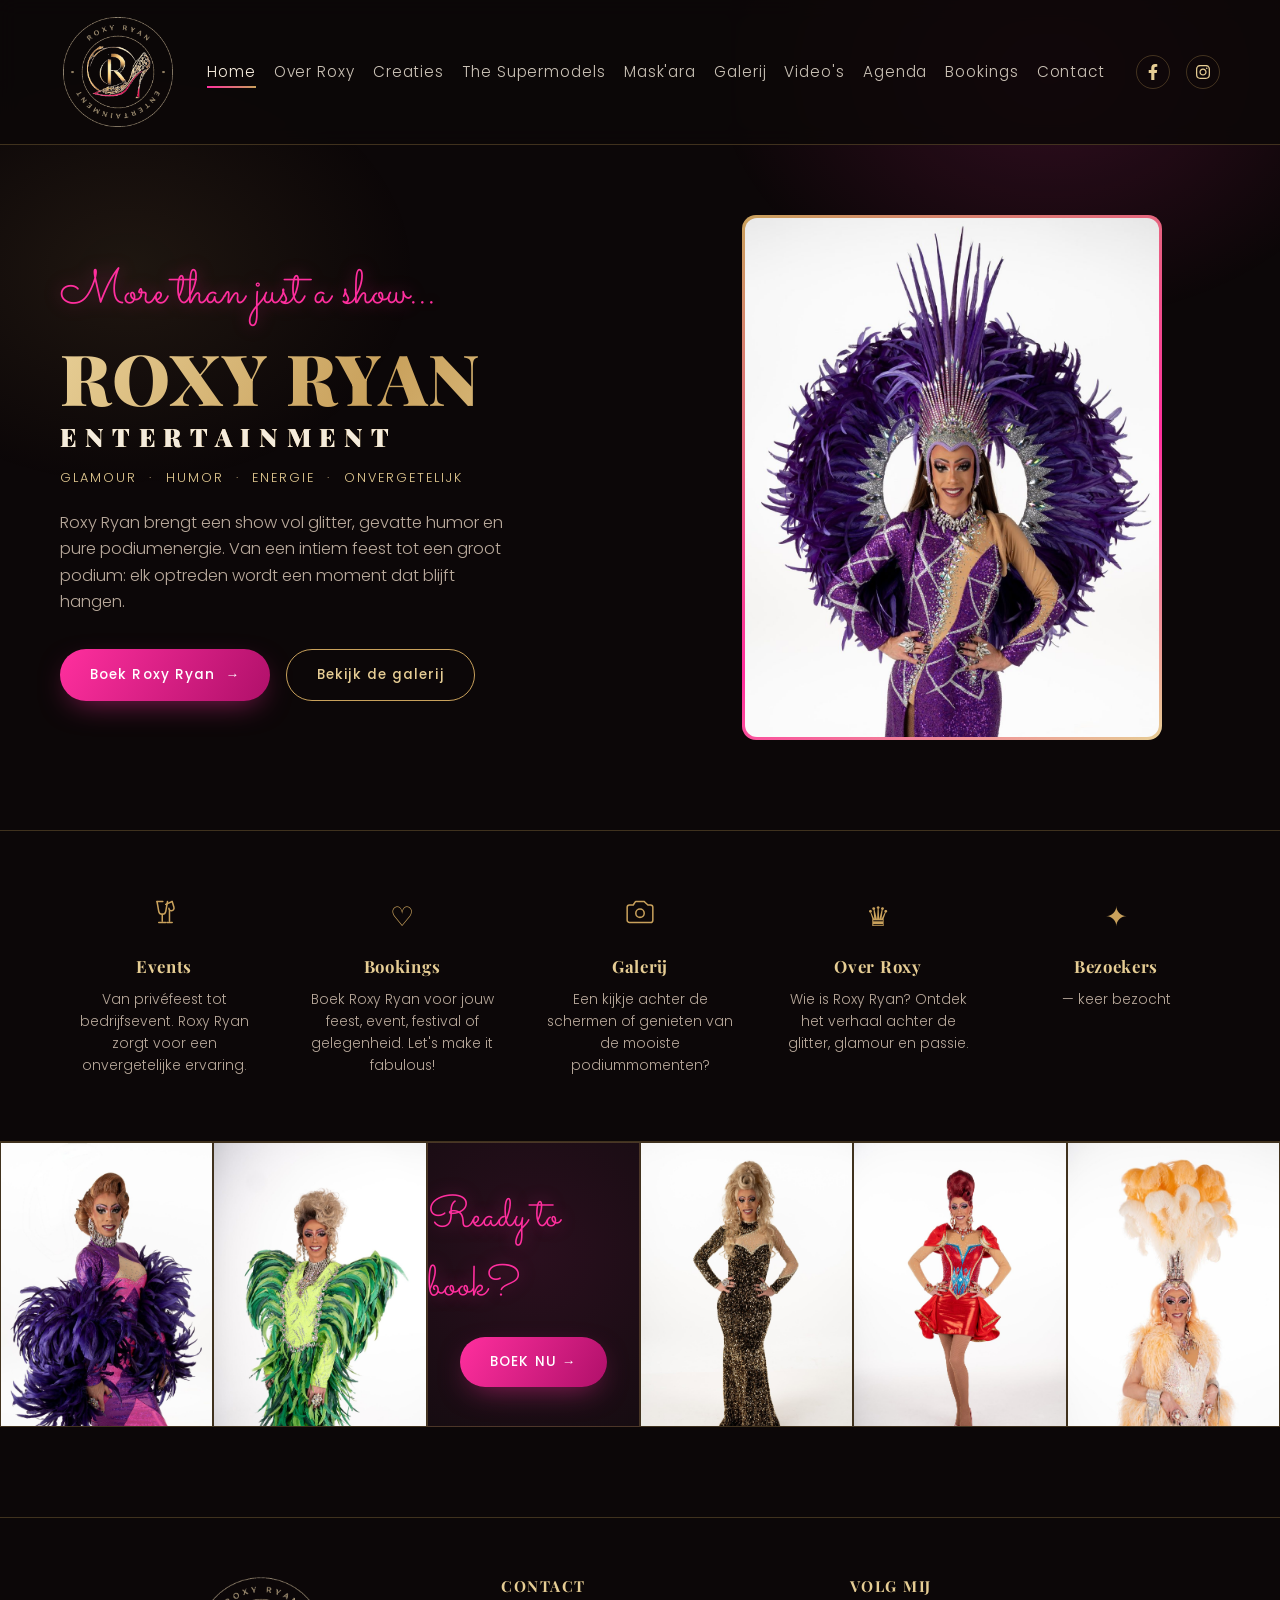
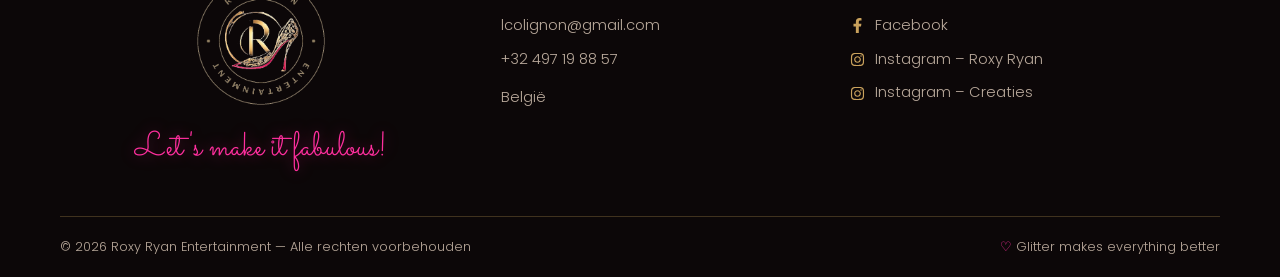
==== index.html @ 59fee1a9 "Add files via upload" ====
<!DOCTYPE html>
<html lang="nl">
<head>
<meta charset="UTF-8">
<meta name="viewport" content="width=device-width, initial-scale=1.0">
<title>Roxy Ryan Entertainment | Drag Queen Shows & Bookings</title>
<meta name="description" content="Roxy Ryan Entertainment — glamour, humor en energie voor elk event. Boek Roxy Ryan voor jouw feest, bedrijfsevenement of festival.">
<meta name="google-site-verification" content="HmO6C7xKzM0VdAFmFXxXFT0QUK9AhSecvN9uA1NF7OY" />
<link rel="icon" href="images/logo.png">
<link rel="stylesheet" href="style.css">
<link rel="stylesheet" href="home.css">
</head>
<body>
<div class="glow"></div>

<header class="site-header">
  <nav class="nav">
    <a href="index.html" class="brand">
      <img src="images/logo-transparent.png" alt="Roxy Ryan Entertainment logo">
    </a>
    <ul class="nav-links">
      <li><a href="index.html">Home</a></li>
      <li><a href="over-roxy.html">Over Roxy</a></li>
      <li><a href="creaties.html">Creaties</a></li>
      <li><a href="supermodels.html">The Supermodels</a></li>
      <li><a href="maskara.html">Mask'ara</a></li>
      <li><a href="galerij.html">Galerij</a></li>
      <li><a href="videos.html">Video's</a></li>
      <li><a href="evenementen.html">Agenda</a></li>
      <li><a href="bookings.html">Bookings</a></li>
      <li><a href="contact.html">Contact</a></li>
    </ul>
    <div class="nav-social">
      <a href="https://facebook.com/levi.colignon" target="_blank" rel="noopener" aria-label="Facebook"><svg viewBox="0 0 320 512" width="16" height="16" fill="currentColor" aria-hidden="true"><path d="M279.14 288l14.22-92.66h-88.91v-60.13c0-25.35 12.42-50.06 52.24-50.06h40.42V6.26S260.43 0 225.36 0c-73.22 0-121.08 44.38-121.08 124.72v70.62H22.89V288h81.39v224h100.17V288z"/></svg></a>
      <a href="https://instagram.com/levicolignon_roxyryan" target="_blank" rel="noopener" aria-label="Instagram"><svg viewBox="0 0 448 512" width="16" height="16" fill="currentColor" aria-hidden="true"><path d="M224.1 141c-63.6 0-114.9 51.3-114.9 114.9s51.3 114.9 114.9 114.9S339 319.5 339 255.9 287.7 141 224.1 141zm0 189.6c-41.1 0-74.7-33.5-74.7-74.7s33.5-74.7 74.7-74.7 74.7 33.5 74.7 74.7-33.6 74.7-74.7 74.7zm146.4-194.3c0 14.9-12 26.8-26.8 26.8-14.9 0-26.8-12-26.8-26.8s12-26.8 26.8-26.8 26.8 12 26.8 26.8zm76.1 27.2c-1.7-35.9-9.9-67.7-36.2-93.9-26.2-26.2-58-34.4-93.9-36.2-37-2.1-147.9-2.1-184.9 0-35.8 1.7-67.6 9.9-93.9 36.1s-34.4 58-36.2 93.9c-2.1 37-2.1 147.9 0 184.9 1.7 35.9 9.9 67.7 36.2 93.9s58 34.4 93.9 36.2c37 2.1 147.9 2.1 184.9 0 35.9-1.7 67.7-9.9 93.9-36.2 26.2-26.2 34.4-58 36.2-93.9 2.1-37 2.1-147.8 0-184.8zM398.8 388c-7.8 19.6-22.9 34.7-42.6 42.6-29.5 11.7-99.5 9-132.1 9s-102.7 2.6-132.1-9c-19.6-7.8-34.7-22.9-42.6-42.6-11.7-29.5-9-99.5-9-132.1s-2.6-102.7 9-132.1c7.8-19.6 22.9-34.7 42.6-42.6 29.5-11.7 99.5-9 132.1-9s102.7-2.6 132.1 9c19.6 7.8 34.7 22.9 42.6 42.6 11.7 29.5 9 99.5 9 132.1s2.7 102.7-9 132.1z"/></svg></a>
    </div>
    <button class="nav-toggle" aria-label="Menu">&#9776;</button>
  </nav>
</header>

<main>

  <!-- HERO -->
  <section class="hero">
    <div class="wrap hero-grid">
      <div class="hero-copy">
        <span class="eyebrow-script">More than just a show...</span>
        <h1>ROXY RYAN<br><span>ENTERTAINMENT</span></h1>
        <p class="hero-tagline">GLAMOUR &nbsp;·&nbsp; HUMOR &nbsp;·&nbsp; ENERGIE &nbsp;·&nbsp; ONVERGETELIJK</p>
        <p class="hero-desc">Roxy Ryan brengt een show vol glitter, gevatte humor en pure podiumenergie. Van een intiem feest tot een groot podium: elk optreden wordt een moment dat blijft hangen.</p>
        <div class="hero-actions">
          <a href="bookings.html" class="btn btn-primary">Boek Roxy Ryan &nbsp;→</a>
          <a href="galerij.html" class="btn btn-outline">Bekijk de galerij</a>
        </div>
      </div>
      <div class="hero-media">
        <div class="hero-photo-frame">
          <img src="images/roxy-2.jpg" alt="Roxy Ryan in paars kostuum met grote verenkraag" class="hero-photo">
        </div>
      </div>
    </div>
  </section>

  <!-- FEATURES STRIP -->
  <section class="features">
    <div class="wrap features-grid">
      <a href="bookings.html" class="feature">
        <span class="feature-icon"><svg viewBox="0 0 24 24" width="28" height="28" fill="none" stroke="currentColor" stroke-width="1.3" stroke-linecap="round" stroke-linejoin="round" aria-hidden="true"><path d="M6 3l1.5 8.5a3 3 0 0 0 3 2.5h0a3 3 0 0 0 3-2.5L15 3"/><path d="M6 3h5"/><path d="M13.5 5.5L19 3"/><path d="M19 3l1.5 5a2.3 2.3 0 0 1-2 3h0a2.3 2.3 0 0 1-2.3-2.2"/><line x1="10.5" y1="14" x2="10.5" y2="20"/><line x1="7.5" y1="21" x2="13.5" y2="21"/><line x1="16.7" y1="11" x2="16.7" y2="20"/><line x1="14.5" y1="21" x2="19" y2="21"/></svg></span>
        <h3>Events</h3>
        <p>Van privéfeest tot bedrijfsevent. Roxy Ryan zorgt voor een onvergetelijke ervaring.</p>
      </a>
      <a href="bookings.html" class="feature">
        <span class="feature-icon">♡</span>
        <h3>Bookings</h3>
        <p>Boek Roxy Ryan voor jouw feest, event, festival of gelegenheid. Let's make it fabulous!</p>
      </a>
      <a href="galerij.html" class="feature">
        <span class="feature-icon"><svg viewBox="0 0 24 24" width="28" height="28" fill="none" stroke="currentColor" stroke-width="1.3" stroke-linecap="round" stroke-linejoin="round" aria-hidden="true"><path d="M23 19a2 2 0 0 1-2 2H3a2 2 0 0 1-2-2V8a2 2 0 0 1 2-2h3.2l1.6-2.4a1 1 0 0 1 .8-.6h6.8a1 1 0 0 1 .8.6L18.8 6H21a2 2 0 0 1 2 2z"/><circle cx="12" cy="13" r="3.6"/></svg></span>
        <h3>Galerij</h3>
        <p>Een kijkje achter de schermen of genieten van de mooiste podiummomenten?</p>
      </a>
      <a href="over-roxy.html" class="feature">
        <span class="feature-icon">♛</span>
        <h3>Over Roxy</h3>
        <p>Wie is Roxy Ryan? Ontdek het verhaal achter de glitter, glamour en passie.</p>
      </a>
      <div class="feature">
        <span class="feature-icon">✦</span>
        <h3>Bezoekers</h3>
        <p><span id="visitor-count">…</span> keer bezocht</p>
      </div>
    </div>
  </section>

  <!-- PHOTO STRIP / CTA -->
  <section class="photo-strip">
    <div class="strip-item"><img src="images/roxy-1.jpg" alt="Roxy Ryan in paars-roze kostuum met veren"></div>
    <div class="strip-item"><img src="images/roxy-4.jpg" alt="Roxy Ryan in groen verenkostuum"></div>
    <div class="strip-item cta-tile">
      <span class="eyebrow-script">Ready to book?</span>
      <a href="bookings.html" class="btn btn-primary">BOEK NU →</a>
    </div>
    <div class="strip-item"><img src="images/roxy-3.jpg" alt="Roxy Ryan in gouden glitterjurk"></div>
    <div class="strip-item"><img src="images/roxy-7.jpg" alt="Roxy Ryan in rode outfit"></div>
    <div class="strip-item"><img src="images/roxy-6.jpg" alt="Roxy Ryan met oranje verenkroon"></div>
  </section>

</main>

<footer class="site-footer">
  <div class="wrap">
    <div class="footer-grid">
      <div class="footer-brand">
        <img src="images/logo-transparent.png" alt="Roxy Ryan Entertainment logo">
        <span class="tag">Let's make it fabulous!</span>
      </div>
      <div class="footer-col">
        <h4>Contact</h4>
        <a href="mailto:lcolignon@gmail.com">lcolignon@gmail.com</a>
        <a href="tel:+32497198857">+32 497 19 88 57</a>
        <p>België</p>
      </div>
      <div class="footer-col">
        <h4>Volg mij</h4>
        <a href="https://facebook.com/levi.colignon" target="_blank" rel="noopener"><svg viewBox="0 0 320 512" width="15" height="15" fill="currentColor" aria-hidden="true"><path d="M279.14 288l14.22-92.66h-88.91v-60.13c0-25.35 12.42-50.06 52.24-50.06h40.42V6.26S260.43 0 225.36 0c-73.22 0-121.08 44.38-121.08 124.72v70.62H22.89V288h81.39v224h100.17V288z"/></svg> Facebook</a>
        <a href="https://instagram.com/levicolignon_roxyryan" target="_blank" rel="noopener"><svg viewBox="0 0 448 512" width="15" height="15" fill="currentColor" aria-hidden="true"><path d="M224.1 141c-63.6 0-114.9 51.3-114.9 114.9s51.3 114.9 114.9 114.9S339 319.5 339 255.9 287.7 141 224.1 141zm0 189.6c-41.1 0-74.7-33.5-74.7-74.7s33.5-74.7 74.7-74.7 74.7 33.5 74.7 74.7-33.6 74.7-74.7 74.7zm146.4-194.3c0 14.9-12 26.8-26.8 26.8-14.9 0-26.8-12-26.8-26.8s12-26.8 26.8-26.8 26.8 12 26.8 26.8zm76.1 27.2c-1.7-35.9-9.9-67.7-36.2-93.9-26.2-26.2-58-34.4-93.9-36.2-37-2.1-147.9-2.1-184.9 0-35.8 1.7-67.6 9.9-93.9 36.1s-34.4 58-36.2 93.9c-2.1 37-2.1 147.9 0 184.9 1.7 35.9 9.9 67.7 36.2 93.9s58 34.4 93.9 36.2c37 2.1 147.9 2.1 184.9 0 35.9-1.7 67.7-9.9 93.9-36.2 26.2-26.2 34.4-58 36.2-93.9 2.1-37 2.1-147.8 0-184.8zM398.8 388c-7.8 19.6-22.9 34.7-42.6 42.6-29.5 11.7-99.5 9-132.1 9s-102.7 2.6-132.1-9c-19.6-7.8-34.7-22.9-42.6-42.6-11.7-29.5-9-99.5-9-132.1s-2.6-102.7 9-132.1c7.8-19.6 22.9-34.7 42.6-42.6 29.5-11.7 99.5-9 132.1-9s102.7-2.6 132.1 9c19.6 7.8 34.7 22.9 42.6 42.6 11.7 29.5 9 99.5 9 132.1s2.7 102.7-9 132.1z"/></svg> Instagram &ndash; Roxy Ryan</a>
        <a href="https://instagram.com/roxyryanentertainment" target="_blank" rel="noopener"><svg viewBox="0 0 448 512" width="15" height="15" fill="currentColor" aria-hidden="true"><path d="M224.1 141c-63.6 0-114.9 51.3-114.9 114.9s51.3 114.9 114.9 114.9S339 319.5 339 255.9 287.7 141 224.1 141zm0 189.6c-41.1 0-74.7-33.5-74.7-74.7s33.5-74.7 74.7-74.7 74.7 33.5 74.7 74.7-33.6 74.7-74.7 74.7zm146.4-194.3c0 14.9-12 26.8-26.8 26.8-14.9 0-26.8-12-26.8-26.8s12-26.8 26.8-26.8 26.8 12 26.8 26.8zm76.1 27.2c-1.7-35.9-9.9-67.7-36.2-93.9-26.2-26.2-58-34.4-93.9-36.2-37-2.1-147.9-2.1-184.9 0-35.8 1.7-67.6 9.9-93.9 36.1s-34.4 58-36.2 93.9c-2.1 37-2.1 147.9 0 184.9 1.7 35.9 9.9 67.7 36.2 93.9s58 34.4 93.9 36.2c37 2.1 147.9 2.1 184.9 0 35.9-1.7 67.7-9.9 93.9-36.2 26.2-26.2 34.4-58 36.2-93.9 2.1-37 2.1-147.8 0-184.8zM398.8 388c-7.8 19.6-22.9 34.7-42.6 42.6-29.5 11.7-99.5 9-132.1 9s-102.7 2.6-132.1-9c-19.6-7.8-34.7-22.9-42.6-42.6-11.7-29.5-9-99.5-9-132.1s-2.6-102.7 9-132.1c7.8-19.6 22.9-34.7 42.6-42.6 29.5-11.7 99.5-9 132.1-9s102.7-2.6 132.1 9c19.6 7.8 34.7 22.9 42.6 42.6 11.7 29.5 9 99.5 9 132.1s2.7 102.7-9 132.1z"/></svg> Instagram &ndash; Creaties</a>
      </div>
    </div>
    <div class="footer-bottom">
      <span>© 2026 Roxy Ryan Entertainment — Alle rechten voorbehouden</span>
      <span><span class="heart">♡</span> Glitter makes everything better</span>
    </div>
  </div>
</footer>

<script src="script.js"></script>
</body>
</html>
---- style.css ----
/* ============================================
   ROXY RYAN ENTERTAINMENT — stylesheet
   ============================================ */

@import url('https://fonts.googleapis.com/css2?family=Playfair+Display:wght@400;600;700;900&family=Cormorant+Garamond:ital@1&family=Sacramento&family=Poppins:wght@300;400;500;600&display=swap');

:root{
  --black:      #0c0708;
  --black-2:    #160c11;
  --black-3:    #1f1116;
  --gold:       #c9a15c;
  --gold-light: #e6cd94;
  --pink:       #ff2f9e;
  --pink-deep:  #b0106a;
  --cream:      #f5ecdd;
  --muted:      #b9a99b;
  --line:       rgba(201,161,92,0.28);

  --serif: 'Playfair Display', serif;
  --script: 'Sacramento', cursive;
  --sans: 'Poppins', sans-serif;
}

*{ box-sizing: border-box; }
html{ scroll-behavior: smooth; }

body{
  margin: 0;
  background: var(--black);
  color: var(--cream);
  font-family: var(--sans);
  font-weight: 300;
  line-height: 1.6;
  -webkit-font-smoothing: antialiased;
}

a{ color: inherit; text-decoration: none; }
img{ max-width: 100%; display: block; }
button{ font-family: inherit; cursor: pointer; }

:focus-visible{
  outline: 2px solid var(--pink);
  outline-offset: 3px;
}

.wrap{
  max-width: 1240px;
  margin: 0 auto;
  padding: 0 40px;
}

/* ---------- animated glow backdrop ---------- */
.glow{
  position: fixed;
  inset: 0;
  z-index: -1;
  pointer-events: none;
  background:
    radial-gradient(560px 420px at 82% 8%, rgba(255,47,158,0.16), transparent 60%),
    radial-gradient(480px 360px at 10% 30%, rgba(201,161,92,0.10), transparent 60%);
}

/* ---------- header / nav ---------- */
.site-header{
  position: sticky;
  top: 0;
  z-index: 40;
  background: rgba(12,7,8,0.86);
  backdrop-filter: blur(10px);
  border-bottom: 1px solid var(--line);
}

.nav{
  display: flex;
  align-items: center;
  justify-content: space-between;
  padding: 14px 40px;
  max-width: 1240px;
  margin: 0 auto;
  gap: 24px;
}

.brand{
  display: flex;
  align-items: center;
  gap: 12px;
  flex-shrink: 0;
}
.brand img{ height: 116px; width: auto; }

.nav-links{
  display: flex;
  flex-wrap: wrap;
  justify-content: flex-end;
  row-gap: 10px;
  gap: 18px;
  list-style: none;
  margin: 0;
  padding: 0;
  font-size: 0.95rem;
  letter-spacing: 0.06em;
}
.nav-links a{
  position: relative;
  padding-bottom: 6px;
  color: var(--cream);
  opacity: 0.82;
  transition: opacity 0.2s;
}
.nav-links a:hover{ opacity: 1; }
.nav-links a::after{
  content: '';
  position: absolute;
  left: 0; right: 0; bottom: 0;
  height: 2px;
  background: linear-gradient(90deg, var(--pink), var(--gold));
  transform: scaleX(0);
  transform-origin: left;
  transition: transform 0.25s;
}
.nav-links a.active,
.nav-links a:hover{ opacity: 1; }
.nav-links a.active::after,
.nav-links a:hover::after{ transform: scaleX(1); }

.nav-social{
  display: flex;
  gap: 16px;
  flex-shrink: 0;
}
.nav-social a{
  width: 34px; height: 34px;
  border: 1px solid var(--line);
  border-radius: 50%;
  display: flex; align-items: center; justify-content: center;
  color: var(--gold-light);
  font-size: 0.85rem;
  transition: border-color 0.2s, color 0.2s;
}
.nav-social a svg{ display: block; }
.nav-social a:hover{ border-color: var(--pink); color: var(--pink); }

.nav-toggle{
  display: none;
  background: none;
  border: 1px solid var(--line);
  border-radius: 8px;
  color: var(--cream);
  width: 42px; height: 38px;
  font-size: 1.2rem;
}

/* ---------- page hero (inner pages) ---------- */
.page-hero{
  padding: 70px 0 44px;
  text-align: center;
  border-bottom: 1px solid var(--line);
  background:
    radial-gradient(700px 300px at 50% 0%, rgba(255,47,158,0.10), transparent 65%);
}
.eyebrow-script{
  font-family: var(--script);
  font-size: clamp(2.3rem, 1.7rem + 2vw, 3rem);
  color: var(--pink);
  text-shadow: 0 0 18px rgba(255,47,158,0.4);
  display: block;
  margin-bottom: 10px;
}
.page-hero h1{
  font-family: var(--serif);
  font-weight: 900;
  font-size: clamp(2.5rem, 5.6vw, 3.8rem);
  letter-spacing: 0.03em;
  margin: 0 0 14px;
  background: linear-gradient(120deg, var(--gold-light), var(--gold) 60%);
  -webkit-background-clip: text;
  background-clip: text;
  color: transparent;
}
.page-hero p{
  max-width: 600px;
  margin: 0 auto;
  color: var(--muted);
  font-size: 1.15rem;
}

/* ---------- footer ---------- */
.site-footer{
  border-top: 1px solid var(--line);
  padding: 56px 0 20px;
  margin-top: 90px;
}
.footer-grid{
  display: grid;
  grid-template-columns: 1.3fr 1fr 1.2fr;
  gap: 40px;
  margin-bottom: 40px;
}
.footer-brand{ display: flex; flex-direction: column; align-items: center; text-align: center; gap: 14px; }
.footer-brand img{ height: 134px; width: auto; }
.footer-brand .tag{
  font-family: var(--script);
  color: var(--pink);
  font-size: 2.1rem;
  text-shadow: 0 0 16px rgba(255,47,158,0.4);
}
.footer-col h4{
  font-family: var(--serif);
  color: var(--gold-light);
  font-size: 0.95rem;
  letter-spacing: 0.1em;
  margin: 0 0 16px;
  text-transform: uppercase;
}
.footer-col p, .footer-col a{
  display: flex;
  align-items: center;
  gap: 10px;
  color: var(--muted);
  font-size: 0.92rem;
  margin-bottom: 10px;
}
.footer-col a svg{ color: var(--gold); flex: none; }
.footer-col a:hover{ color: var(--pink); }
.footer-col a:hover svg{ color: var(--pink); }

.newsletter-form{ display: flex; gap: 0; margin-top: 6px; }
.newsletter-form input{
  flex: 1;
  background: var(--black-3);
  border: 1px solid var(--line);
  border-right: none;
  border-radius: 6px 0 0 6px;
  padding: 11px 14px;
  color: var(--cream);
  font-family: var(--sans);
  font-size: 0.88rem;
}
.newsletter-form input::placeholder{ color: var(--muted); }
.newsletter-form button{
  background: linear-gradient(120deg, var(--pink), var(--pink-deep));
  border: none;
  border-radius: 0 6px 6px 0;
  color: #fff;
  padding: 0 18px;
  font-size: 0.8rem;
  letter-spacing: 0.08em;
  font-weight: 500;
}

.footer-bottom{
  border-top: 1px solid var(--line);
  padding-top: 20px;
  display: flex;
  justify-content: space-between;
  align-items: center;
  flex-wrap: wrap;
  gap: 10px;
  font-size: 0.8rem;
  color: var(--muted);
}
.footer-bottom .heart{ color: var(--pink); }

/* ---------- buttons ---------- */
.btn{
  display: inline-flex;
  align-items: center;
  gap: 8px;
  padding: 14px 30px;
  border-radius: 999px;
  font-size: 0.85rem;
  letter-spacing: 0.08em;
  font-weight: 500;
  border: none;
}
.btn-primary{
  background: linear-gradient(120deg, var(--pink), var(--pink-deep));
  color: #fff;
  box-shadow: 0 10px 30px -10px rgba(255,47,158,0.55);
  transition: transform 0.2s, box-shadow 0.2s;
}
.btn-primary:hover{ transform: translateY(-2px); box-shadow: 0 14px 34px -10px rgba(255,47,158,0.7); }
.btn-outline{
  background: transparent;
  border: 1px solid var(--gold);
  color: var(--gold-light);
  transition: background 0.2s, color 0.2s;
}
.btn-outline:hover{ background: var(--gold); color: var(--black); }

/* ---------- section heading helper ---------- */
.section-head{ text-align: center; max-width: 620px; margin: 0 auto 50px; }
.section-head .eyebrow-script{ font-size: clamp(2rem, 1.5rem + 1.6vw, 2.5rem); }
.section-head h2{
  font-family: var(--serif);
  font-weight: 700;
  font-size: clamp(1.8rem, 3.4vw, 2.5rem);
  color: var(--gold-light);
  margin: 0 0 12px;
}
.section-head p{ color: var(--muted); margin: 0; }

/* ---------- responsive ---------- */
@media (max-width: 900px){
  .footer-grid{ grid-template-columns: 1fr 1fr; }
}

@media (max-width: 760px){
  .wrap{ padding: 0 22px; }
  .nav{ padding: 12px 22px; }
  .nav-links{
    position: fixed;
    top: 78px; left: 0; right: 0;
    flex-direction: column;
    background: var(--black-2);
    border-bottom: 1px solid var(--line);
    padding: 20px 26px;
    gap: 18px;
    transform: translateY(-130%);
    transition: transform 0.28s ease;
  }
  .nav-links.open{ transform: translateY(0); }
  .nav-social{ display: none; }
  .nav-toggle{ display: flex; align-items: center; justify-content: center; }
  .footer-grid{ grid-template-columns: 1fr; }
  .footer-bottom{ flex-direction: column; text-align: center; }
}
---- home.css ----
/* ============================================
   Home page specific styles
   ============================================ */

.hero{
  padding: 70px 0 90px;
  border-bottom: 1px solid var(--line);
  overflow: hidden;
}
.hero-grid{
  display: grid;
  grid-template-columns: 1fr 0.95fr;
  gap: 60px;
  align-items: center;
}
.hero-copy h1{
  font-family: var(--serif);
  font-weight: 900;
  font-size: clamp(2.6rem, 6vw, 4.4rem);
  line-height: 1.03;
  letter-spacing: 0.02em;
  margin: 6px 0 18px;
  background: linear-gradient(120deg, var(--gold-light), var(--gold) 55%, var(--gold-light));
  -webkit-background-clip: text;
  background-clip: text;
  color: transparent;
}
.hero-copy h1 span{
  font-size: 0.36em;
  letter-spacing: 0.34em;
  display: block;
  margin-top: 10px;
  color: var(--cream);
  background: none;
  -webkit-text-fill-color: currentColor;
}
.hero-tagline{
  font-size: 0.8rem;
  letter-spacing: 0.16em;
  color: var(--gold-light);
  margin: 0 0 22px;
}
.hero-desc{
  color: var(--muted);
  max-width: 460px;
  margin: 0 0 34px;
  font-size: 1.02rem;
}
.hero-actions{ display: flex; gap: 16px; flex-wrap: wrap; }

.hero-media{ display: flex; justify-content: center; }
.hero-photo-frame{
  position: relative;
  width: 100%;
  max-width: 420px;
  aspect-ratio: 4 / 5;
  border-radius: 14px;
  padding: 3px;
  background: linear-gradient(150deg, var(--gold), var(--pink) 60%, var(--gold-light));
}
.hero-photo{
  width: 100%; height: 100%;
  object-fit: cover;
  object-position: top center;
  border-radius: 12px;
  display: block;
}
/* fallback placeholder style, kept for any page still using it */
.hero-photo-placeholder{
  width: 100%; height: 100%;
  border-radius: 12px;
  background: radial-gradient(circle at 50% 35%, #241019, var(--black-2) 75%);
  display: flex;
  flex-direction: column;
  align-items: center;
  justify-content: center;
  gap: 18px;
  text-align: center;
  padding: 30px;
}
.hero-logo-mark{ width: 130px; opacity: 0.9; }
.hero-photo-placeholder span{
  color: var(--muted);
  font-size: 0.85rem;
  letter-spacing: 0.06em;
}

/* ---------- features strip ---------- */
.features{ padding: 64px 0; border-bottom: 1px solid var(--line); }
.features-grid{
  display: grid;
  grid-template-columns: repeat(5, 1fr);
  gap: 30px;
}
.feature{
  text-align: center;
  padding: 0 8px;
  color: var(--cream);
}
.feature-icon{
  display: block;
  font-size: 1.7rem;
  color: var(--gold);
  margin-bottom: 14px;
}
.feature h3{
  font-family: var(--serif);
  font-size: 1.05rem;
  letter-spacing: 0.04em;
  color: var(--gold-light);
  margin: 0 0 10px;
}
.feature p{
  font-size: 0.86rem;
  color: var(--muted);
  line-height: 1.6;
  margin: 0;
}

/* ---------- photo strip ---------- */
.photo-strip{
  display: grid;
  grid-template-columns: repeat(6, 1fr);
}
.strip-item{
  aspect-ratio: 3 / 4;
  border: 0.5px solid var(--line);
  display: flex;
  align-items: center;
  justify-content: center;
  overflow: hidden;
}
.strip-item img{
  width: 100%; height: 100%;
  object-fit: cover;
  object-position: top center;
  transition: transform 0.4s;
}
.strip-item:hover img{ transform: scale(1.05); }
.strip-item.placeholder{
  background: linear-gradient(160deg, #1b0f14, #100a0c);
}
.strip-item.placeholder span{
  color: var(--muted);
  font-size: 0.78rem;
  letter-spacing: 0.05em;
}
.cta-tile{
  background: radial-gradient(circle at 50% 40%, #2a0f1e, var(--black-2));
  flex-direction: column;
  gap: 16px;
}
.cta-tile .eyebrow-script{ font-size: clamp(2.2rem, 1.7rem + 1.8vw, 2.7rem); margin: 0; }

@media (max-width: 980px){
  .hero-grid{ grid-template-columns: 1fr; }
  .hero-media{ order: -1; }
  .features-grid{ grid-template-columns: repeat(3, 1fr); row-gap: 40px; }
  .photo-strip{ grid-template-columns: repeat(3, 1fr); }
}
@media (max-width: 560px){
  .features-grid{ grid-template-columns: repeat(2, 1fr); }
  .photo-strip{ grid-template-columns: repeat(2, 1fr); }
  .hero-actions{ flex-direction: column; }
  .btn{ justify-content: center; }
}
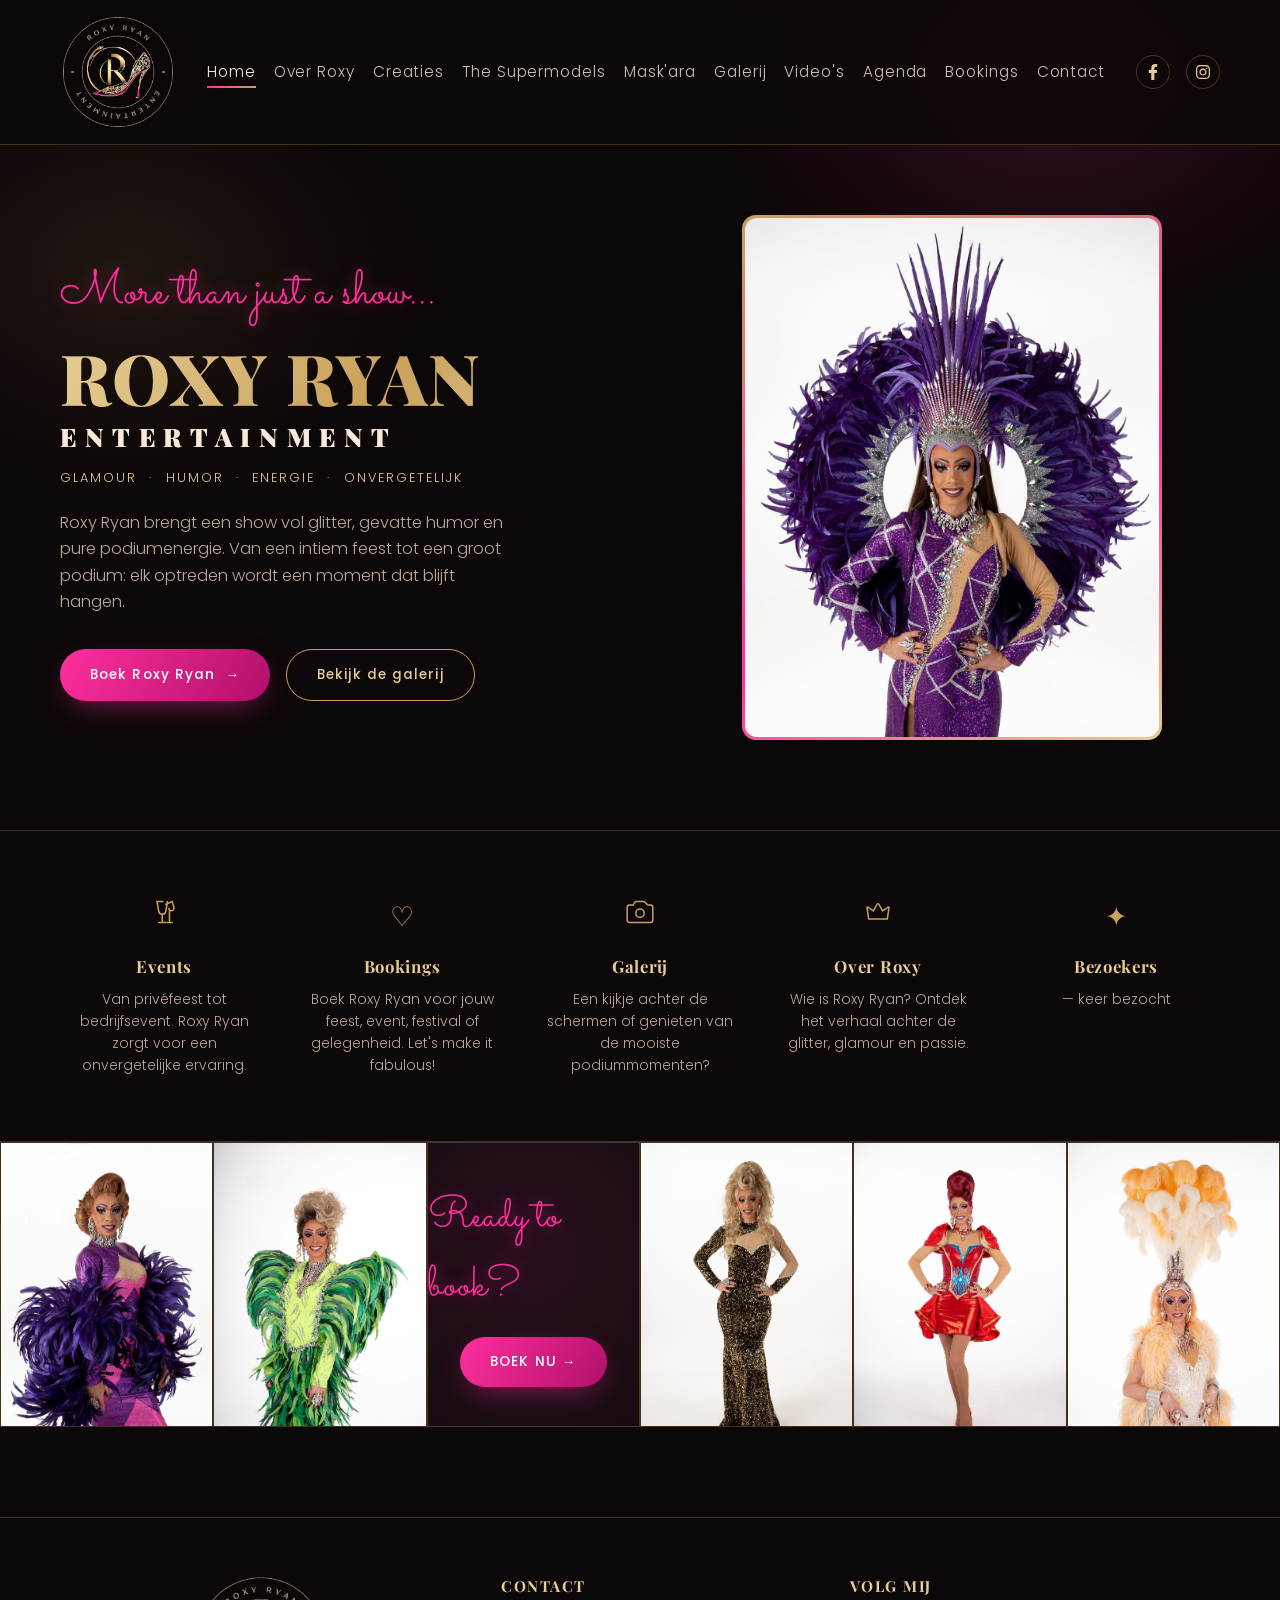
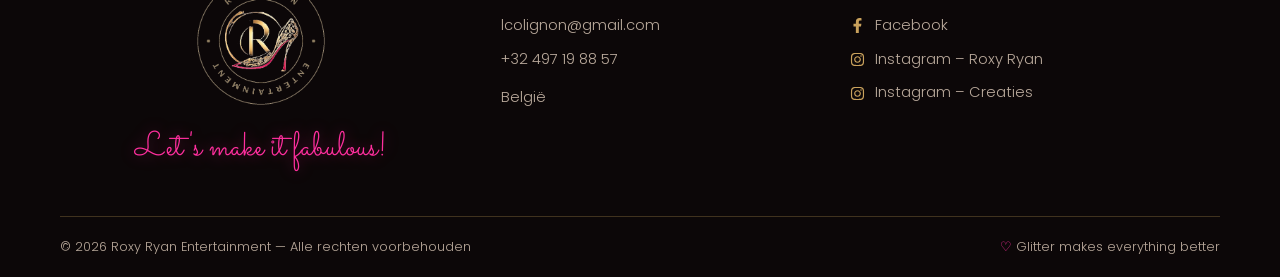
==== commit 4f3c3806: "Add files via upload" ====
--- a/index.html
+++ b/index.html
@@ -80,7 +80,7 @@
         <p>Een kijkje achter de schermen of genieten van de mooiste podiummomenten?</p>
       </a>
       <a href="over-roxy.html" class="feature">
-        <span class="feature-icon">♛</span>
+        <span class="feature-icon"><svg viewBox="0 0 24 24" width="28" height="28" fill="none" stroke="currentColor" stroke-width="1.3" stroke-linecap="round" stroke-linejoin="round" aria-hidden="true"><path d="M4 18h16M4 18l-1.4-9.6a.5.5 0 0 1 .8-.5L8 11l3.3-5.7a.8.8 0 0 1 1.4 0L16 11l4.6-3.1a.5.5 0 0 1 .8.5L20 18"/></svg></span>
         <h3>Over Roxy</h3>
         <p>Wie is Roxy Ryan? Ontdek het verhaal achter de glitter, glamour en passie.</p>
       </a>
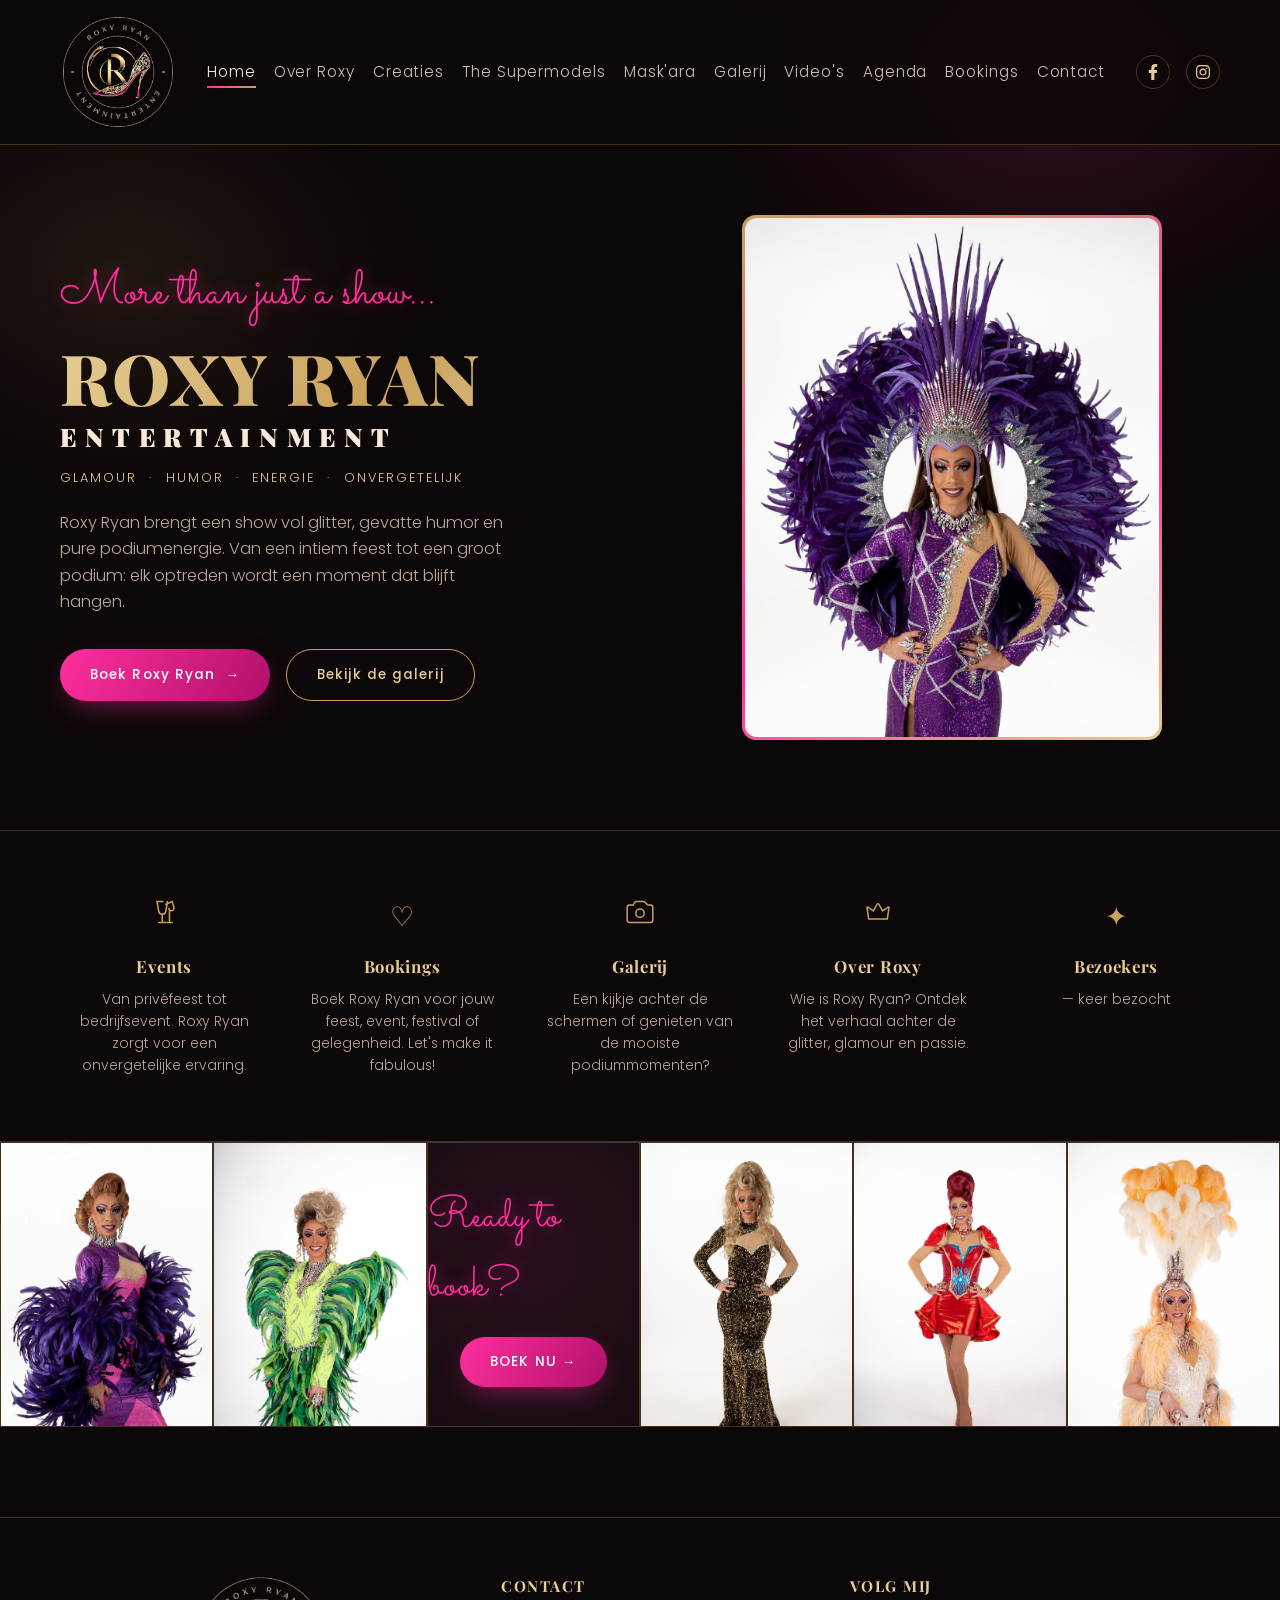
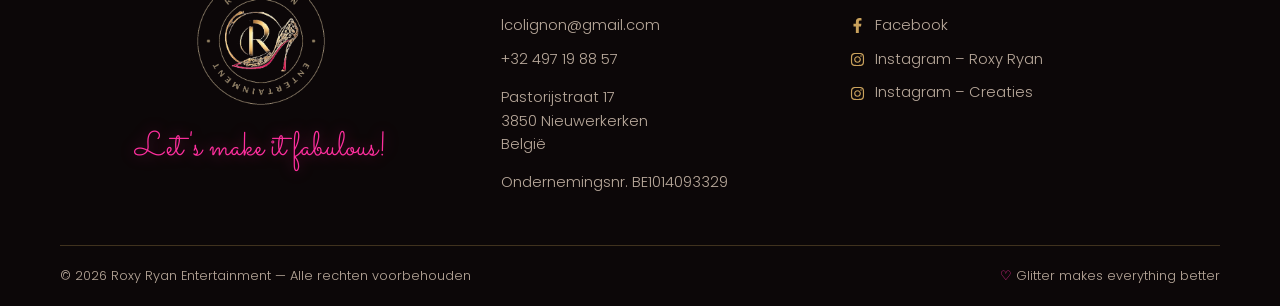
==== commit e5f595f1: "Add files via upload" ====
--- a/index.html
+++ b/index.html
@@ -118,7 +118,8 @@
         <h4>Contact</h4>
         <a href="mailto:lcolignon@gmail.com">lcolignon@gmail.com</a>
         <a href="tel:+32497198857">+32 497 19 88 57</a>
-        <p>België</p>
+        <p>Pastorijstraat 17<br>3850 Nieuwerkerken<br>België</p>
+        <p>Ondernemingsnr. BE1014093329</p>
       </div>
       <div class="footer-col">
         <h4>Volg mij</h4>
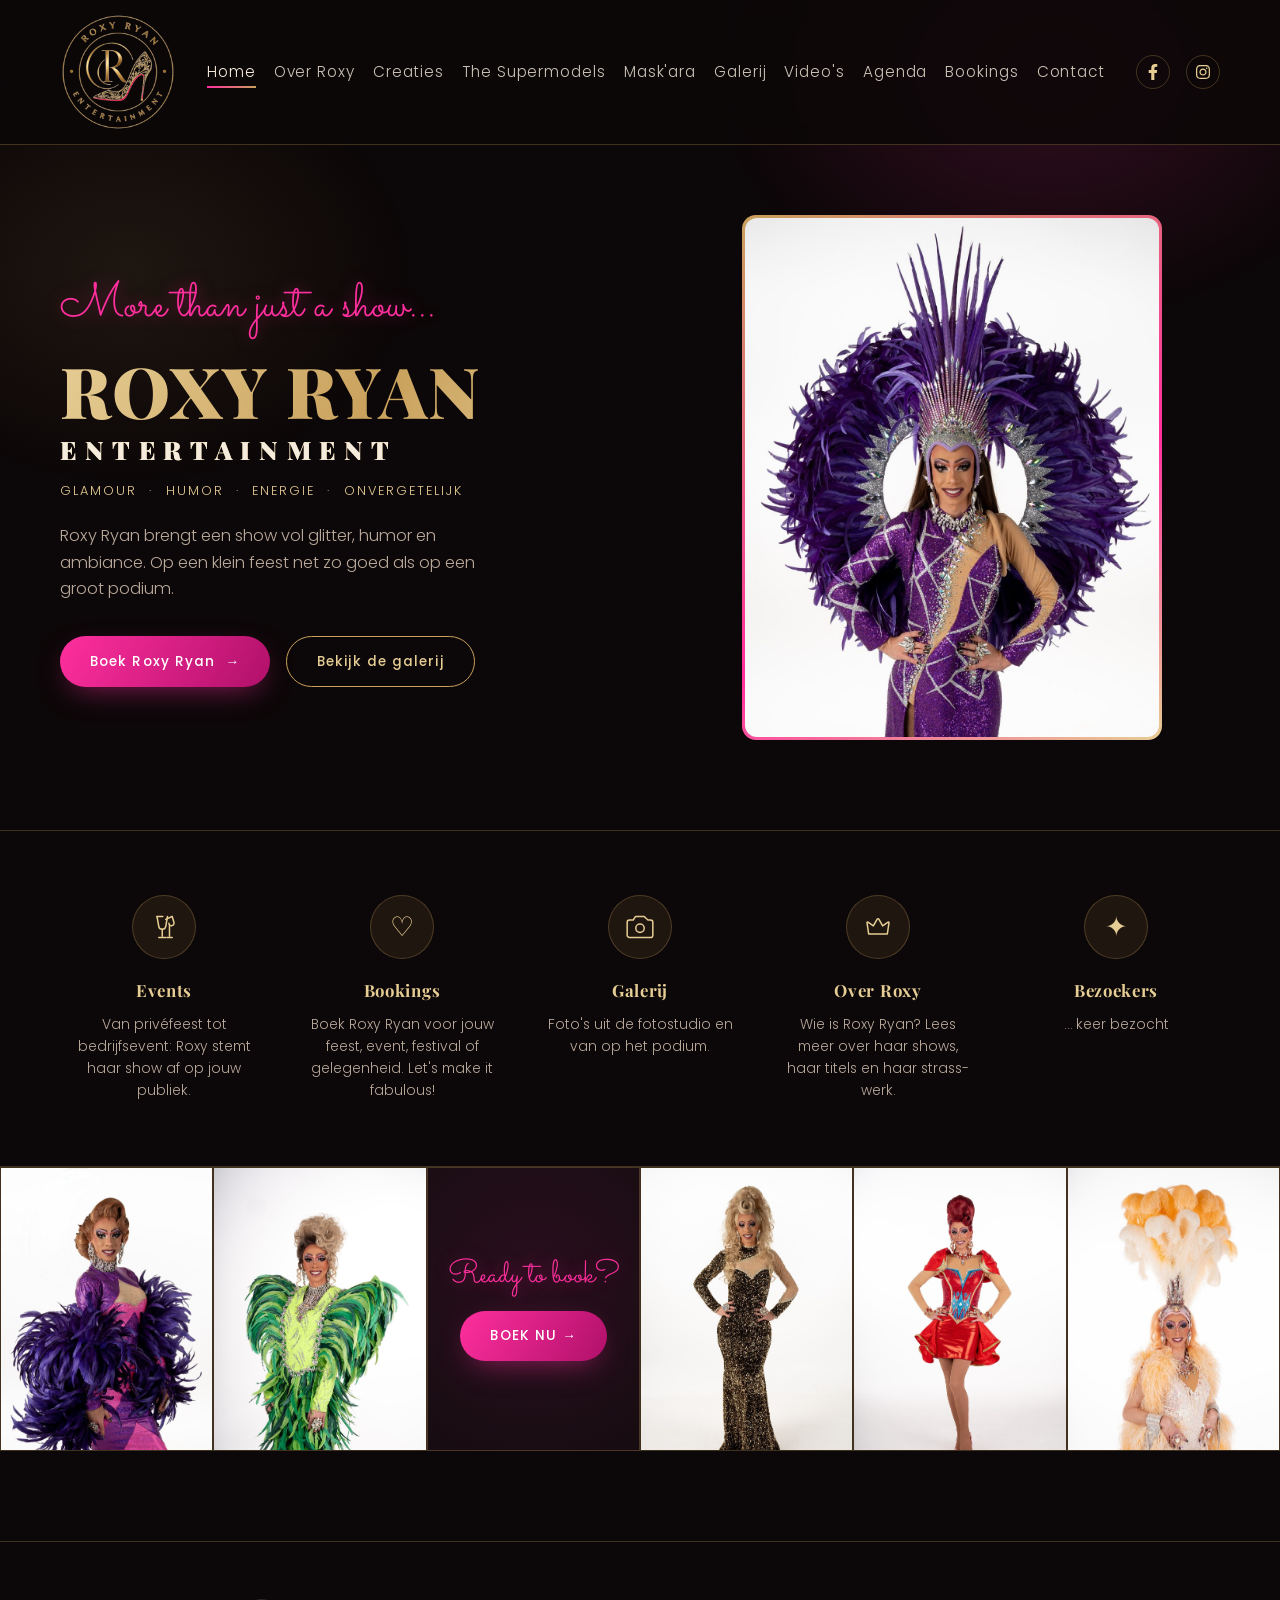
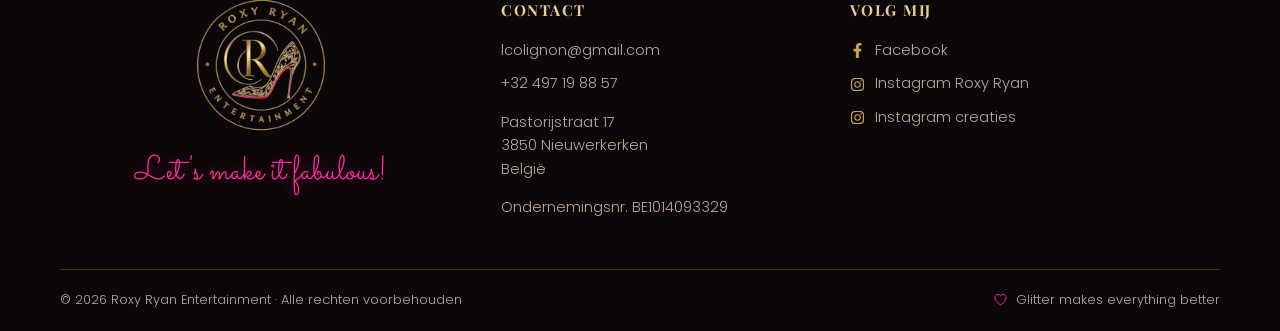
==== commit 18f2d605: "Klikbaar roze hartje in de footer en gouden toverstafje als cursor Co-Authored-By: Claude Opus 5.5 <" ====
--- a/index.html
+++ b/index.html
@@ -4,9 +4,22 @@
 <meta charset="UTF-8">
 <meta name="viewport" content="width=device-width, initial-scale=1.0">
 <title>Roxy Ryan Entertainment | Drag Queen Shows & Bookings</title>
-<meta name="description" content="Roxy Ryan Entertainment — glamour, humor en energie voor elk event. Boek Roxy Ryan voor jouw feest, bedrijfsevenement of festival.">
+<meta name="description" content="Roxy Ryan Entertainment: travestieshows met glamour, humor en ambiance. Boek Roxy Ryan voor je feest, bedrijfsevent of festival.">
 <meta name="google-site-verification" content="HmO6C7xKzM0VdAFmFXxXFT0QUK9AhSecvN9uA1NF7OY" />
-<link rel="icon" href="images/logo.png">
+<link rel="icon" type="image/png" href="images/favicon.png">
+<link rel="apple-touch-icon" href="images/apple-touch-icon.png">
+<link rel="canonical" href="https://roxyryanentertainment.github.io/RoxyRyan/">
+<meta property="og:type" content="website">
+<meta property="og:site_name" content="Roxy Ryan Entertainment">
+<meta property="og:locale" content="nl_BE">
+<meta property="og:title" content="Roxy Ryan Entertainment">
+<meta property="og:description" content="Roxy Ryan Entertainment: travestieshows met glamour, humor en ambiance. Boek Roxy Ryan voor je feest, bedrijfsevent of festival.">
+<meta property="og:url" content="https://roxyryanentertainment.github.io/RoxyRyan/">
+<meta property="og:image" content="https://roxyryanentertainment.github.io/RoxyRyan/images/og-image.jpg">
+<meta property="og:image:width" content="1200">
+<meta property="og:image:height" content="630">
+<meta property="og:image:alt" content="Logo van Roxy Ryan Entertainment naast Roxy Ryan in paars verenkostuum">
+<meta name="twitter:card" content="summary_large_image">
 <link rel="stylesheet" href="style.css">
 <link rel="stylesheet" href="home.css">
 </head>
@@ -47,7 +60,7 @@
         <span class="eyebrow-script">More than just a show...</span>
         <h1>ROXY RYAN<br><span>ENTERTAINMENT</span></h1>
         <p class="hero-tagline">GLAMOUR &nbsp;·&nbsp; HUMOR &nbsp;·&nbsp; ENERGIE &nbsp;·&nbsp; ONVERGETELIJK</p>
-        <p class="hero-desc">Roxy Ryan brengt een show vol glitter, gevatte humor en pure podiumenergie. Van een intiem feest tot een groot podium: elk optreden wordt een moment dat blijft hangen.</p>
+        <p class="hero-desc">Roxy Ryan brengt een show vol glitter, humor en ambiance. Op een klein feest net zo goed als op een groot podium.</p>
         <div class="hero-actions">
           <a href="bookings.html" class="btn btn-primary">Boek Roxy Ryan &nbsp;→</a>
           <a href="galerij.html" class="btn btn-outline">Bekijk de galerij</a>
@@ -67,7 +80,7 @@
       <a href="bookings.html" class="feature">
         <span class="feature-icon"><svg viewBox="0 0 24 24" width="28" height="28" fill="none" stroke="currentColor" stroke-width="1.3" stroke-linecap="round" stroke-linejoin="round" aria-hidden="true"><path d="M6 3l1.5 8.5a3 3 0 0 0 3 2.5h0a3 3 0 0 0 3-2.5L15 3"/><path d="M6 3h5"/><path d="M13.5 5.5L19 3"/><path d="M19 3l1.5 5a2.3 2.3 0 0 1-2 3h0a2.3 2.3 0 0 1-2.3-2.2"/><line x1="10.5" y1="14" x2="10.5" y2="20"/><line x1="7.5" y1="21" x2="13.5" y2="21"/><line x1="16.7" y1="11" x2="16.7" y2="20"/><line x1="14.5" y1="21" x2="19" y2="21"/></svg></span>
         <h3>Events</h3>
-        <p>Van privéfeest tot bedrijfsevent. Roxy Ryan zorgt voor een onvergetelijke ervaring.</p>
+        <p>Van privéfeest tot bedrijfsevent: Roxy stemt haar show af op jouw publiek.</p>
       </a>
       <a href="bookings.html" class="feature">
         <span class="feature-icon">♡</span>
@@ -77,12 +90,12 @@
       <a href="galerij.html" class="feature">
         <span class="feature-icon"><svg viewBox="0 0 24 24" width="28" height="28" fill="none" stroke="currentColor" stroke-width="1.3" stroke-linecap="round" stroke-linejoin="round" aria-hidden="true"><path d="M23 19a2 2 0 0 1-2 2H3a2 2 0 0 1-2-2V8a2 2 0 0 1 2-2h3.2l1.6-2.4a1 1 0 0 1 .8-.6h6.8a1 1 0 0 1 .8.6L18.8 6H21a2 2 0 0 1 2 2z"/><circle cx="12" cy="13" r="3.6"/></svg></span>
         <h3>Galerij</h3>
-        <p>Een kijkje achter de schermen of genieten van de mooiste podiummomenten?</p>
+        <p>Foto's uit de fotostudio en van op het podium.</p>
       </a>
       <a href="over-roxy.html" class="feature">
         <span class="feature-icon"><svg viewBox="0 0 24 24" width="28" height="28" fill="none" stroke="currentColor" stroke-width="1.3" stroke-linecap="round" stroke-linejoin="round" aria-hidden="true"><path d="M4 18h16M4 18l-1.4-9.6a.5.5 0 0 1 .8-.5L8 11l3.3-5.7a.8.8 0 0 1 1.4 0L16 11l4.6-3.1a.5.5 0 0 1 .8.5L20 18"/></svg></span>
         <h3>Over Roxy</h3>
-        <p>Wie is Roxy Ryan? Ontdek het verhaal achter de glitter, glamour en passie.</p>
+        <p>Wie is Roxy Ryan? Lees meer over haar shows, haar titels en haar strass-werk.</p>
       </a>
       <div class="feature">
         <span class="feature-icon">✦</span>
@@ -94,15 +107,15 @@
 
   <!-- PHOTO STRIP / CTA -->
   <section class="photo-strip">
-    <div class="strip-item"><img src="images/roxy-1.jpg" alt="Roxy Ryan in paars-roze kostuum met veren"></div>
-    <div class="strip-item"><img src="images/roxy-4.jpg" alt="Roxy Ryan in groen verenkostuum"></div>
+    <div class="strip-item"><img src="images/roxy-1.jpg" alt="Roxy Ryan in paars-roze kostuum met veren" loading="lazy" decoding="async"></div>
+    <div class="strip-item"><img src="images/roxy-4.jpg" alt="Roxy Ryan in groen verenkostuum" loading="lazy" decoding="async"></div>
     <div class="strip-item cta-tile">
       <span class="eyebrow-script">Ready to book?</span>
       <a href="bookings.html" class="btn btn-primary">BOEK NU →</a>
     </div>
-    <div class="strip-item"><img src="images/roxy-3.jpg" alt="Roxy Ryan in gouden glitterjurk"></div>
-    <div class="strip-item"><img src="images/roxy-7.jpg" alt="Roxy Ryan in rode outfit"></div>
-    <div class="strip-item"><img src="images/roxy-6.jpg" alt="Roxy Ryan met oranje verenkroon"></div>
+    <div class="strip-item"><img src="images/roxy-3.jpg" alt="Roxy Ryan in gouden glitterjurk" loading="lazy" decoding="async"></div>
+    <div class="strip-item"><img src="images/roxy-7.jpg" alt="Roxy Ryan in rode outfit" loading="lazy" decoding="async"></div>
+    <div class="strip-item"><img src="images/roxy-6.jpg" alt="Roxy Ryan met oranje verenkroon" loading="lazy" decoding="async"></div>
   </section>
 
 </main>
@@ -111,7 +124,7 @@
   <div class="wrap">
     <div class="footer-grid">
       <div class="footer-brand">
-        <img src="images/logo-transparent.png" alt="Roxy Ryan Entertainment logo">
+        <img src="images/logo-transparent.png" alt="Roxy Ryan Entertainment logo" loading="lazy" decoding="async">
         <span class="tag">Let's make it fabulous!</span>
       </div>
       <div class="footer-col">
@@ -124,13 +137,13 @@
       <div class="footer-col">
         <h4>Volg mij</h4>
         <a href="https://facebook.com/levi.colignon" target="_blank" rel="noopener"><svg viewBox="0 0 320 512" width="15" height="15" fill="currentColor" aria-hidden="true"><path d="M279.14 288l14.22-92.66h-88.91v-60.13c0-25.35 12.42-50.06 52.24-50.06h40.42V6.26S260.43 0 225.36 0c-73.22 0-121.08 44.38-121.08 124.72v70.62H22.89V288h81.39v224h100.17V288z"/></svg> Facebook</a>
-        <a href="https://instagram.com/levicolignon_roxyryan" target="_blank" rel="noopener"><svg viewBox="0 0 448 512" width="15" height="15" fill="currentColor" aria-hidden="true"><path d="M224.1 141c-63.6 0-114.9 51.3-114.9 114.9s51.3 114.9 114.9 114.9S339 319.5 339 255.9 287.7 141 224.1 141zm0 189.6c-41.1 0-74.7-33.5-74.7-74.7s33.5-74.7 74.7-74.7 74.7 33.5 74.7 74.7-33.6 74.7-74.7 74.7zm146.4-194.3c0 14.9-12 26.8-26.8 26.8-14.9 0-26.8-12-26.8-26.8s12-26.8 26.8-26.8 26.8 12 26.8 26.8zm76.1 27.2c-1.7-35.9-9.9-67.7-36.2-93.9-26.2-26.2-58-34.4-93.9-36.2-37-2.1-147.9-2.1-184.9 0-35.8 1.7-67.6 9.9-93.9 36.1s-34.4 58-36.2 93.9c-2.1 37-2.1 147.9 0 184.9 1.7 35.9 9.9 67.7 36.2 93.9s58 34.4 93.9 36.2c37 2.1 147.9 2.1 184.9 0 35.9-1.7 67.7-9.9 93.9-36.2 26.2-26.2 34.4-58 36.2-93.9 2.1-37 2.1-147.8 0-184.8zM398.8 388c-7.8 19.6-22.9 34.7-42.6 42.6-29.5 11.7-99.5 9-132.1 9s-102.7 2.6-132.1-9c-19.6-7.8-34.7-22.9-42.6-42.6-11.7-29.5-9-99.5-9-132.1s-2.6-102.7 9-132.1c7.8-19.6 22.9-34.7 42.6-42.6 29.5-11.7 99.5-9 132.1-9s102.7-2.6 132.1 9c19.6 7.8 34.7 22.9 42.6 42.6 11.7 29.5 9 99.5 9 132.1s2.7 102.7-9 132.1z"/></svg> Instagram &ndash; Roxy Ryan</a>
-        <a href="https://instagram.com/roxyryanentertainment" target="_blank" rel="noopener"><svg viewBox="0 0 448 512" width="15" height="15" fill="currentColor" aria-hidden="true"><path d="M224.1 141c-63.6 0-114.9 51.3-114.9 114.9s51.3 114.9 114.9 114.9S339 319.5 339 255.9 287.7 141 224.1 141zm0 189.6c-41.1 0-74.7-33.5-74.7-74.7s33.5-74.7 74.7-74.7 74.7 33.5 74.7 74.7-33.6 74.7-74.7 74.7zm146.4-194.3c0 14.9-12 26.8-26.8 26.8-14.9 0-26.8-12-26.8-26.8s12-26.8 26.8-26.8 26.8 12 26.8 26.8zm76.1 27.2c-1.7-35.9-9.9-67.7-36.2-93.9-26.2-26.2-58-34.4-93.9-36.2-37-2.1-147.9-2.1-184.9 0-35.8 1.7-67.6 9.9-93.9 36.1s-34.4 58-36.2 93.9c-2.1 37-2.1 147.9 0 184.9 1.7 35.9 9.9 67.7 36.2 93.9s58 34.4 93.9 36.2c37 2.1 147.9 2.1 184.9 0 35.9-1.7 67.7-9.9 93.9-36.2 26.2-26.2 34.4-58 36.2-93.9 2.1-37 2.1-147.8 0-184.8zM398.8 388c-7.8 19.6-22.9 34.7-42.6 42.6-29.5 11.7-99.5 9-132.1 9s-102.7 2.6-132.1-9c-19.6-7.8-34.7-22.9-42.6-42.6-11.7-29.5-9-99.5-9-132.1s-2.6-102.7 9-132.1c7.8-19.6 22.9-34.7 42.6-42.6 29.5-11.7 99.5-9 132.1-9s102.7-2.6 132.1 9c19.6 7.8 34.7 22.9 42.6 42.6 11.7 29.5 9 99.5 9 132.1s2.7 102.7-9 132.1z"/></svg> Instagram &ndash; Creaties</a>
+        <a href="https://instagram.com/levicolignon_roxyryan" target="_blank" rel="noopener"><svg viewBox="0 0 448 512" width="15" height="15" fill="currentColor" aria-hidden="true"><path d="M224.1 141c-63.6 0-114.9 51.3-114.9 114.9s51.3 114.9 114.9 114.9S339 319.5 339 255.9 287.7 141 224.1 141zm0 189.6c-41.1 0-74.7-33.5-74.7-74.7s33.5-74.7 74.7-74.7 74.7 33.5 74.7 74.7-33.6 74.7-74.7 74.7zm146.4-194.3c0 14.9-12 26.8-26.8 26.8-14.9 0-26.8-12-26.8-26.8s12-26.8 26.8-26.8 26.8 12 26.8 26.8zm76.1 27.2c-1.7-35.9-9.9-67.7-36.2-93.9-26.2-26.2-58-34.4-93.9-36.2-37-2.1-147.9-2.1-184.9 0-35.8 1.7-67.6 9.9-93.9 36.1s-34.4 58-36.2 93.9c-2.1 37-2.1 147.9 0 184.9 1.7 35.9 9.9 67.7 36.2 93.9s58 34.4 93.9 36.2c37 2.1 147.9 2.1 184.9 0 35.9-1.7 67.7-9.9 93.9-36.2 26.2-26.2 34.4-58 36.2-93.9 2.1-37 2.1-147.8 0-184.8zM398.8 388c-7.8 19.6-22.9 34.7-42.6 42.6-29.5 11.7-99.5 9-132.1 9s-102.7 2.6-132.1-9c-19.6-7.8-34.7-22.9-42.6-42.6-11.7-29.5-9-99.5-9-132.1s-2.6-102.7 9-132.1c7.8-19.6 22.9-34.7 42.6-42.6 29.5-11.7 99.5-9 132.1-9s102.7-2.6 132.1 9c19.6 7.8 34.7 22.9 42.6 42.6 11.7 29.5 9 99.5 9 132.1s2.7 102.7-9 132.1z"/></svg> Instagram Roxy Ryan</a>
+        <a href="https://instagram.com/roxyryanentertainment" target="_blank" rel="noopener"><svg viewBox="0 0 448 512" width="15" height="15" fill="currentColor" aria-hidden="true"><path d="M224.1 141c-63.6 0-114.9 51.3-114.9 114.9s51.3 114.9 114.9 114.9S339 319.5 339 255.9 287.7 141 224.1 141zm0 189.6c-41.1 0-74.7-33.5-74.7-74.7s33.5-74.7 74.7-74.7 74.7 33.5 74.7 74.7-33.6 74.7-74.7 74.7zm146.4-194.3c0 14.9-12 26.8-26.8 26.8-14.9 0-26.8-12-26.8-26.8s12-26.8 26.8-26.8 26.8 12 26.8 26.8zm76.1 27.2c-1.7-35.9-9.9-67.7-36.2-93.9-26.2-26.2-58-34.4-93.9-36.2-37-2.1-147.9-2.1-184.9 0-35.8 1.7-67.6 9.9-93.9 36.1s-34.4 58-36.2 93.9c-2.1 37-2.1 147.9 0 184.9 1.7 35.9 9.9 67.7 36.2 93.9s58 34.4 93.9 36.2c37 2.1 147.9 2.1 184.9 0 35.9-1.7 67.7-9.9 93.9-36.2 26.2-26.2 34.4-58 36.2-93.9 2.1-37 2.1-147.8 0-184.8zM398.8 388c-7.8 19.6-22.9 34.7-42.6 42.6-29.5 11.7-99.5 9-132.1 9s-102.7 2.6-132.1-9c-19.6-7.8-34.7-22.9-42.6-42.6-11.7-29.5-9-99.5-9-132.1s-2.6-102.7 9-132.1c7.8-19.6 22.9-34.7 42.6-42.6 29.5-11.7 99.5-9 132.1-9s102.7-2.6 132.1 9c19.6 7.8 34.7 22.9 42.6 42.6 11.7 29.5 9 99.5 9 132.1s2.7 102.7-9 132.1z"/></svg> Instagram creaties</a>
       </div>
     </div>
     <div class="footer-bottom">
-      <span>© 2026 Roxy Ryan Entertainment — Alle rechten voorbehouden</span>
-      <span><span class="heart">♡</span> Glitter makes everything better</span>
+      <span>© 2026 Roxy Ryan Entertainment · Alle rechten voorbehouden</span>
+      <span><button type="button" class="heart" aria-pressed="false" aria-label="Geef Roxy een hartje"><svg viewBox="0 0 24 24" width="15" height="15" aria-hidden="true"><path d="M12 20.3c-.3 0-.6-.1-.8-.3C7.8 17.3 3 13.3 3 9.1 3 6.3 5.2 4 8 4c1.6 0 3.1.8 4 2.1C12.9 4.8 14.4 4 16 4c2.8 0 5 2.3 5 5.1 0 4.2-4.8 8.2-8.2 11-.2.2-.5.2-.8.2z"/></svg></button> Glitter makes everything better</span>
     </div>
   </div>
 </footer>
--- a/style.css
+++ b/style.css
@@ -1,5 +1,5 @@
 /* ============================================
-   ROXY RYAN ENTERTAINMENT — stylesheet
+   ROXY RYAN ENTERTAINMENT · stylesheet
    ============================================ */
 
 @import url('https://fonts.googleapis.com/css2?family=Playfair+Display:wght@400;600;700;900&family=Cormorant+Garamond:ital@1&family=Sacramento&family=Poppins:wght@300;400;500;600&display=swap');
@@ -259,7 +259,59 @@
   font-size: 0.8rem;
   color: var(--muted);
 }
-.footer-bottom .heart{ color: var(--pink); }
+.footer-bottom .heart{
+  background: none; border: 0; padding: 4px; margin: -4px 0; cursor: inherit;
+  color: var(--pink); vertical-align: -3px; line-height: 0; border-radius: 50%;
+}
+.footer-bottom .heart svg{
+  fill: transparent; stroke: currentColor; stroke-width: 1.6;
+  transition: fill .25s ease, filter .25s ease, transform .2s ease;
+}
+.footer-bottom .heart:hover svg{ transform: scale(1.15); }
+.footer-bottom .heart.is-on svg{
+  fill: var(--pink);
+  filter: drop-shadow(0 0 6px rgba(255,47,158,0.8));
+  animation: heart-pop .45s ease;
+}
+@keyframes heart-pop{
+  0%{ transform: scale(1); } 40%{ transform: scale(1.5); } 70%{ transform: scale(.9); } 100%{ transform: scale(1); }
+}
+.heart-burst{
+  position: fixed; pointer-events: none; z-index: 9999;
+  font-size: 12px; color: var(--pink); line-height: 1;
+  animation: heart-burst .8s ease-out forwards;
+}
+@keyframes heart-burst{
+  from{ opacity: 1; transform: translate(-50%,-50%) scale(1); }
+  to{ opacity: 0; transform: translate(calc(-50% + var(--dx)), calc(-50% + var(--dy))) scale(.4); }
+}
+
+/* ---------- toverstafje als cursor (enkel met muis) ---------- */
+@media (hover: hover) and (pointer: fine){
+  html, a, button, summary, label, .gallery-item, .event-flyer{
+    cursor: url("images/wand.png") 7 7, auto;
+  }
+  input, textarea{ cursor: text; }
+}
+.wand-sparkle{
+  position: fixed; pointer-events: none; z-index: 9999;
+  width: 8px; height: 8px; margin: -4px 0 0 -4px;
+  background: radial-gradient(circle, #fff6d8 0 20%, #f2c96e 45%, transparent 70%);
+  animation: wand-sparkle .7s ease-out forwards;
+}
+.wand-sparkle.star{
+  width: auto; height: auto; margin: 0; background: none;
+  color: #f2c96e; font-size: 10px; line-height: 1;
+  text-shadow: 0 0 4px rgba(242,201,110,.9);
+}
+@keyframes wand-sparkle{
+  from{ opacity: 1; transform: translate(0,0) scale(1); }
+  to{ opacity: 0; transform: translate(var(--dx), 18px) scale(.3); }
+}
+@media (prefers-reduced-motion: reduce){
+  .wand-sparkle, .heart-burst{ display: none; }
+  .footer-bottom .heart.is-on svg{ animation: none; }
+}
 
 /* ---------- buttons ---------- */
 .btn{
--- a/home.css
+++ b/home.css
@@ -98,11 +98,19 @@
   color: var(--cream);
 }
 .feature-icon{
-  display: block;
+  display: flex;
+  align-items: center;
+  justify-content: center;
+  width: 64px;
+  height: 64px;
+  margin: 0 auto 18px;
+  border-radius: 50%;
+  background: rgba(201,161,92,0.10);
+  border: 1px solid var(--line);
   font-size: 1.7rem;
-  color: var(--gold);
-  margin-bottom: 14px;
+  color: var(--gold-light);
 }
+.feature-icon svg{ width: 28px; height: 28px; }
 .feature h3{
   font-family: var(--serif);
   font-size: 1.05rem;
@@ -149,8 +157,15 @@
   background: radial-gradient(circle at 50% 40%, #2a0f1e, var(--black-2));
   flex-direction: column;
   gap: 16px;
+  container-type: inline-size;
+  padding: 0 16px;
+  text-align: center;
 }
-.cta-tile .eyebrow-script{ font-size: clamp(2.2rem, 1.7rem + 1.8vw, 2.7rem); margin: 0; }
+.cta-tile .eyebrow-script{
+  font-size: clamp(1.4rem, 1rem + 9cqi, 2.7rem);
+  line-height: 1.15;
+  margin: 0;
+}
 
 @media (max-width: 980px){
   .hero-grid{ grid-template-columns: 1fr; }
